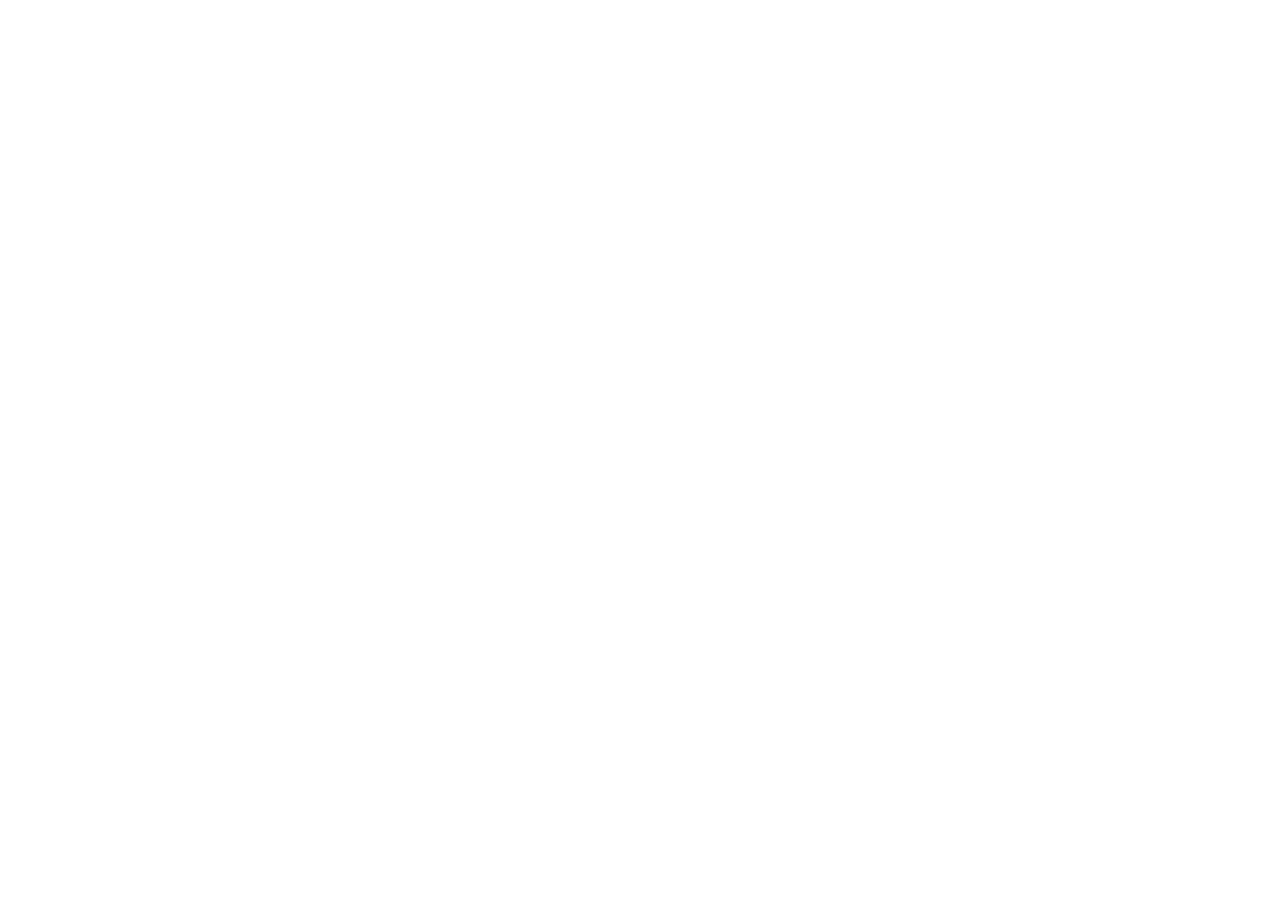
==== index.html @ 2c9e8d5f "add features section" ====
<!DOCTYPE html>
<html lang="en">
  <head>
    <meta charset="UTF-8" />
    <meta http-equiv="X-UA-Compatible" content="IE=edge" />
    <meta name="viewport" content="width=device-width, initial-scale=1.0" />
    <title>Document</title>
    <link rel="preconnect" href="https://fonts.gstatic.com" />
    <link
      href="https://fonts.googleapis.com/css2?family=Nunito:ital,wght@0,600;0,700;1,400&display=swap"
      rel="stylesheet"
    />
    <link rel="preconnect" href="https://fonts.gstatic.com" />
    <link
      href="https://fonts.googleapis.com/css2?family=Montserrat:wght@900&display=swap"
      rel="stylesheet"
    />

    <link rel="stylesheet" href="./css/style.min.css" />
  </head>
  <body>

  </body>
</html>
---- css/style.min.css ----
*,*::after,*::before{-webkit-box-sizing:border-box;box-sizing:border-box;margin:0}html{font-size:62.5%}body{font-family:Nunito, sans-serif;color:#151D28;font-size:1.6rem;line-height:1.3;font-weight:300}h1,h2{font-family:Montserrat;font-weight:900;color:#415167;line-height:1.1}h1{font-size:5.4rem;line-height:1.5}h2{font-size:3rem;line-height:1.1}h3{font-size:2.4rem;font-weight:600;line-height:1.1}.mini-card{margin-top:7.2rem;max-width:226px}.mini-card__heading,.mini-card__description{text-align:center}.mini-card__heading{margin-top:4.2rem}.mini-card__description{margin-top:1.2rem}.icon{display:block;margin:0 auto;max-width:100%}.section__header{text-align:center}.subtitle{font-size:2rem}.section__subtitle{color:#151D28}.card{margin:0 4.2rem;background:#fff;max-width:-webkit-fit-content;max-width:-moz-fit-content;max-width:fit-content}.card__subtitle{margin:4.2rem 0 0.5rem;color:#C7A17A}.card__heading{margin-bottom:2.4rem}.card--toggled{-webkit-box-shadow:0px 5px 23px 0px rgba(202,213,221,0.2);box-shadow:0px 5px 23px 0px rgba(202,213,221,0.2)}.image{-ms-flex-item-align:center;-ms-grid-row-align:center;align-self:center;background:#EDF0F5;width:-webkit-fit-content;width:-moz-fit-content;width:fit-content;height:-webkit-fit-content;height:-moz-fit-content;height:fit-content}.image>img{width:100%}.coffee__card{display:-webkit-box;display:-ms-flexbox;display:flex}.coffee__buttons{margin-top:3.4rem}.buttons{-webkit-box-align:center;-ms-flex-align:center;align-items:center;display:-webkit-box;display:-ms-flexbox;display:flex;-webkit-box-pack:justify;-ms-flex-pack:justify;justify-content:space-between;margin-bottom:4.2rem}.btn{text-transform:uppercase;border:0;cursor:pointer}.btn--accent{background:#C7A17A;color:#F9F5E8;border-radius:19px;padding:6px 2.4rem;-webkit-transition:background-color 0.3s;transition:background-color 0.3s}.btn--accent:active{background-color:#b99672}.btn--primary{padding:0;background:0;color:#415167;-webkit-transition:color 0.3s;transition:color 0.3s}.btn--primary:active{color:#C7A17A}.combo__card{margin:0 auto;max-width:360px}.combo__subtitle span{color:#415167;font-size:1.4rem;text-decoration:line-through;margin-left:1.9rem}.combo__buttons{margin-top:3.2rem}.combo__image{margin:0 auto}.container{margin:0 auto;max-width:1104px}.grid{display:-ms-grid;display:grid}.grid--1x2{-ms-grid-columns:(1fr)[2];grid-template-columns:repeat(2, 1fr)}.grid--1x3{-ms-grid-columns:(1fr)[3];grid-template-columns:repeat(3, 1fr)}.grid--1x4{-ms-grid-columns:(1fr)[4];grid-template-columns:repeat(4, 1fr);grid-column-gap:2rem}.features{background-color:#EDF0F5;padding:9.14vw 0 6.21vw}
/*# sourceMappingURL=style.min.css.map */
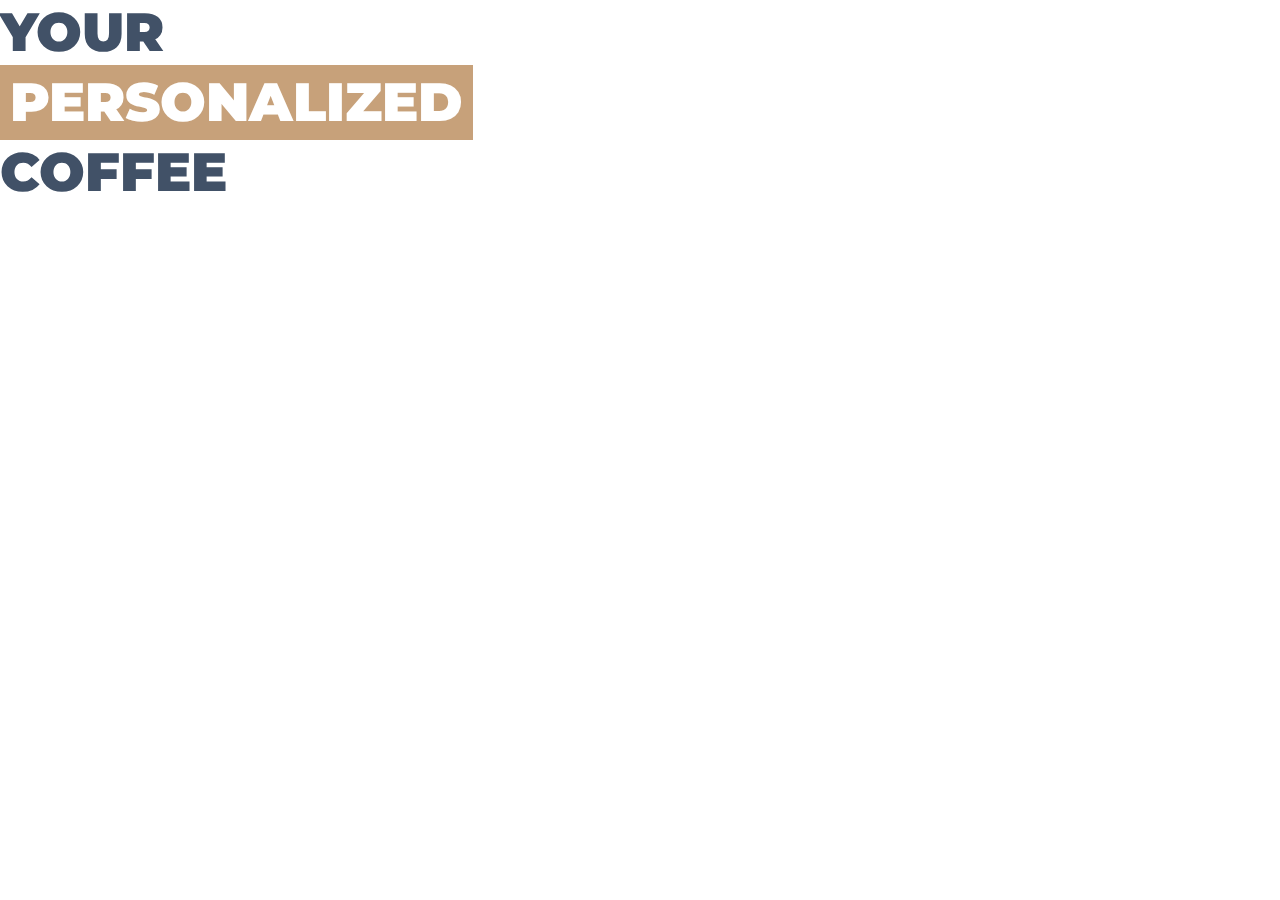
==== commit 9eb809a9: "add header" ====
--- a/index.html
+++ b/index.html
@@ -6,8 +6,9 @@
     <meta name="viewport" content="width=device-width, initial-scale=1.0" />
     <title>Document</title>
     <link rel="preconnect" href="https://fonts.gstatic.com" />
+    <link rel="preconnect" href="https://fonts.gstatic.com" />
     <link
-      href="https://fonts.googleapis.com/css2?family=Nunito:ital,wght@0,600;0,700;1,400&display=swap"
+      href="https://fonts.googleapis.com/css2?family=Nunito:wght@200;300;400;600;700;800;900&display=swap"
       rel="stylesheet"
     />
     <link rel="preconnect" href="https://fonts.gstatic.com" />
@@ -19,6 +20,12 @@
     <link rel="stylesheet" href="./css/style.min.css" />
   </head>
   <body>
-
+    <header class="header">
+      <h1 class="heading">YOUR <span class="heading--accent">PERSONALIZED</span> COFFEE</h1>
+    </header>
+    
+    <!-- <div class="image main__image">
+      <img src="./images/main.jpg" alt="">
+    </div> -->
   </body>
 </html>
--- a/css/style.min.css
+++ b/css/style.min.css
@@ -1,2 +1,2 @@
-*,*::after,*::before{-webkit-box-sizing:border-box;box-sizing:border-box;margin:0}html{font-size:62.5%}body{font-family:Nunito, sans-serif;color:#151D28;font-size:1.6rem;line-height:1.3;font-weight:300}h1,h2{font-family:Montserrat;font-weight:900;color:#415167;line-height:1.1}h1{font-size:5.4rem;line-height:1.5}h2{font-size:3rem;line-height:1.1}h3{font-size:2.4rem;font-weight:600;line-height:1.1}.mini-card{margin-top:7.2rem;max-width:226px}.mini-card__heading,.mini-card__description{text-align:center}.mini-card__heading{margin-top:4.2rem}.mini-card__description{margin-top:1.2rem}.icon{display:block;margin:0 auto;max-width:100%}.section__header{text-align:center}.subtitle{font-size:2rem}.section__subtitle{color:#151D28}.card{margin:0 4.2rem;background:#fff;max-width:-webkit-fit-content;max-width:-moz-fit-content;max-width:fit-content}.card__subtitle{margin:4.2rem 0 0.5rem;color:#C7A17A}.card__heading{margin-bottom:2.4rem}.card--toggled{-webkit-box-shadow:0px 5px 23px 0px rgba(202,213,221,0.2);box-shadow:0px 5px 23px 0px rgba(202,213,221,0.2)}.image{-ms-flex-item-align:center;-ms-grid-row-align:center;align-self:center;background:#EDF0F5;width:-webkit-fit-content;width:-moz-fit-content;width:fit-content;height:-webkit-fit-content;height:-moz-fit-content;height:fit-content}.image>img{width:100%}.coffee__card{display:-webkit-box;display:-ms-flexbox;display:flex}.coffee__buttons{margin-top:3.4rem}.buttons{-webkit-box-align:center;-ms-flex-align:center;align-items:center;display:-webkit-box;display:-ms-flexbox;display:flex;-webkit-box-pack:justify;-ms-flex-pack:justify;justify-content:space-between;margin-bottom:4.2rem}.btn{text-transform:uppercase;border:0;cursor:pointer}.btn--accent{background:#C7A17A;color:#F9F5E8;border-radius:19px;padding:6px 2.4rem;-webkit-transition:background-color 0.3s;transition:background-color 0.3s}.btn--accent:active{background-color:#b99672}.btn--primary{padding:0;background:0;color:#415167;-webkit-transition:color 0.3s;transition:color 0.3s}.btn--primary:active{color:#C7A17A}.combo__card{margin:0 auto;max-width:360px}.combo__subtitle span{color:#415167;font-size:1.4rem;text-decoration:line-through;margin-left:1.9rem}.combo__buttons{margin-top:3.2rem}.combo__image{margin:0 auto}.container{margin:0 auto;max-width:1104px}.grid{display:-ms-grid;display:grid}.grid--1x2{-ms-grid-columns:(1fr)[2];grid-template-columns:repeat(2, 1fr)}.grid--1x3{-ms-grid-columns:(1fr)[3];grid-template-columns:repeat(3, 1fr)}.grid--1x4{-ms-grid-columns:(1fr)[4];grid-template-columns:repeat(4, 1fr);grid-column-gap:2rem}.features{background-color:#EDF0F5;padding:9.14vw 0 6.21vw}
+*,*::after,*::before{-webkit-box-sizing:border-box;box-sizing:border-box;margin:0}html{font-size:62.5%}body{font-family:Nunito, sans-serif;color:#151d28;font-size:1.6rem;line-height:1.3;font-weight:300}h1,h2{font-family:Montserrat;font-weight:900;color:#415167;line-height:1.1}h1{font-size:5.4rem;line-height:1.5}h2{font-size:3rem;line-height:1.1}h3{font-size:2.4rem;font-weight:600;line-height:1.1}.mini-card{max-width:226px}.mini-card__heading,.mini-card__description{text-align:center}.mini-card__heading{margin-top:4.2rem}.mini-card__description{margin-top:1.2rem}.icon{display:block;margin:0 auto;max-width:100%}.section{background-color:#f9fbff;padding:9.14vw 0 6.21vw}.section__header{text-align:center;margin-bottom:7.2rem}.section__subtitle{color:#151d28}.subtitle{font-weight:400;font-size:2rem}.card{padding:0 4.2rem;background:#fff}.card__subtitle{margin:4.2rem 0 0.5rem;color:#c7a17a}.card__container{display:-webkit-box;display:-ms-flexbox;display:flex}.card__heading{margin-bottom:2.4rem}.card--toggled{-webkit-box-shadow:0px 5px 23px 0px rgba(202,213,221,0.2);box-shadow:0px 5px 23px 0px rgba(202,213,221,0.2)}.characteristic{display:-webkit-box;display:-ms-flexbox;display:flex;-webkit-box-align:center;-ms-flex-align:center;align-items:center;margin:2.4rem 0 4.6rem}.characteristic__container{display:-webkit-box;display:-ms-flexbox;display:flex}.characteristic__text{color:#415167;display:-webkit-box;display:-ms-flexbox;display:flex;-webkit-box-orient:vertical;-webkit-box-direction:normal;-ms-flex-direction:column;flex-direction:column;margin-left:2rem}.characteristic__text--bold{font-weight:600}.characteristic--remote{margin-right:5vw}.image{display:-webkit-box;display:-ms-flexbox;display:flex;-ms-flex-item-align:center;align-self:center;background:#eceff4;height:100%}.image>img{width:100%}.image--whole{background:0}.buttons{-webkit-box-align:center;-ms-flex-align:center;align-items:center;display:-webkit-box;display:-ms-flexbox;display:flex;-webkit-box-pack:justify;-ms-flex-pack:justify;justify-content:space-between;margin-bottom:4.2rem}.btn{border:0;cursor:pointer;font-size:1.6rem;font-weight:700;letter-spacing:0.5px;text-transform:uppercase}.btn--accent{background:#c7a17a;color:#f9f5e8;border-radius:19px;padding:6px 2.4rem;-webkit-transition:background-color 0.3s;transition:background-color 0.3s}.btn--accent:active{background-color:#b99672}.btn--primary{padding:0;background:0;color:#415167;-webkit-transition:color 0.3s;transition:color 0.3s}.btn--primary:active{color:#c7a17a}.btn--gift{padding:0 2.4rem}.container{margin:0 auto;max-width:1104px}.grid{display:-ms-grid;display:grid}.grid--1x2{-ms-grid-columns:(1fr)[2];grid-template-columns:repeat(2, 1fr);grid-gap:2.3vw 2vw}.grid--1x3,.grid--1x4{grid-column-gap:2vw}.grid--1x3{-ms-grid-columns:(1fr)[3];grid-template-columns:repeat(3, 1fr)}.grid--1x4{-ms-grid-columns:(1fr)[4];grid-template-columns:repeat(4, 1fr)}.coffee__card{width:23.14vw;max-width:324px}.coffee__buttons{margin-top:3.4rem}.combo__card{-webkit-box-orient:vertical;-webkit-box-direction:normal;-ms-flex-direction:column;flex-direction:column;width:25.7vw;max-width:360px}.combo__subtitle span{color:#415167;font-size:1.4rem;text-decoration:line-through;margin-left:1.9rem}.combo__buttons{margin-top:3.2rem}.combo__image{margin:0 auto}.gift__buttons{justify-items:start}.gift__card{width:56.6vw}.gift__image{position:relative;z-index:0}.gift__image:before{background:#fff;content:"";position:absolute;right:0;width:50%;height:100%;z-index:-1}.nav{background:#415167;display:-webkit-box;display:-ms-flexbox;display:flex;-webkit-box-orient:vertical;-webkit-box-direction:normal;-ms-flex-direction:column;flex-direction:column;height:100%;-webkit-box-pack:center;-ms-flex-pack:center;justify-content:center;max-width:300px;position:absolute;right:0;width:18%}.nav__header{color:#f9fbff;font-size:1.6rem;margin-left:4vw}.list{margin-left:4vw;padding:0;list-style:none}.link{margin-top:3rem}.link a{color:#f9fbff;text-decoration:none}.main__image{width:-webkit-fit-content;width:-moz-fit-content;width:fit-content}.heading{display:-webkit-box;display:-ms-flexbox;display:flex;-webkit-box-orient:vertical;-webkit-box-direction:normal;-ms-flex-direction:column;flex-direction:column;width:-webkit-fit-content;width:-moz-fit-content;width:fit-content;line-height:1.2}.heading--accent{background-color:#c7a17a;color:#fff;padding:0.5rem 1rem}
 /*# sourceMappingURL=style.min.css.map */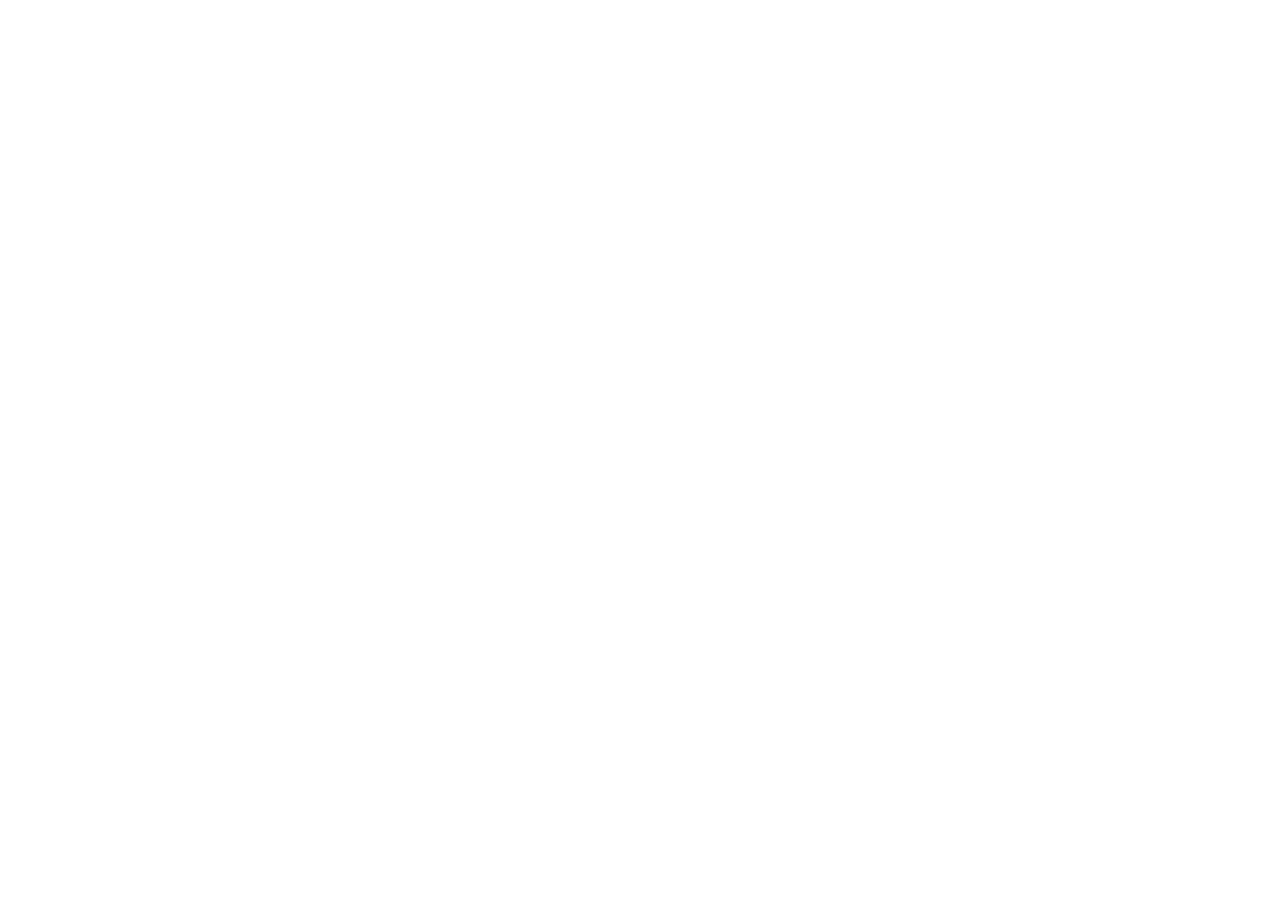
==== commit e66dc010: "add main section" ====
--- a/index.html
+++ b/index.html
@@ -20,12 +20,6 @@
     <link rel="stylesheet" href="./css/style.min.css" />
   </head>
   <body>
-    <header class="header">
-      <h1 class="heading">YOUR <span class="heading--accent">PERSONALIZED</span> COFFEE</h1>
-    </header>
-    
-    <!-- <div class="image main__image">
-      <img src="./images/main.jpg" alt="">
-    </div> -->
+
   </body>
 </html>
--- a/css/style.min.css
+++ b/css/style.min.css
@@ -1,2 +1,2 @@
-*,*::after,*::before{-webkit-box-sizing:border-box;box-sizing:border-box;margin:0}html{font-size:62.5%}body{font-family:Nunito, sans-serif;color:#151d28;font-size:1.6rem;line-height:1.3;font-weight:300}h1,h2{font-family:Montserrat;font-weight:900;color:#415167;line-height:1.1}h1{font-size:5.4rem;line-height:1.5}h2{font-size:3rem;line-height:1.1}h3{font-size:2.4rem;font-weight:600;line-height:1.1}.mini-card{max-width:226px}.mini-card__heading,.mini-card__description{text-align:center}.mini-card__heading{margin-top:4.2rem}.mini-card__description{margin-top:1.2rem}.icon{display:block;margin:0 auto;max-width:100%}.section{background-color:#f9fbff;padding:9.14vw 0 6.21vw}.section__header{text-align:center;margin-bottom:7.2rem}.section__subtitle{color:#151d28}.subtitle{font-weight:400;font-size:2rem}.card{padding:0 4.2rem;background:#fff}.card__subtitle{margin:4.2rem 0 0.5rem;color:#c7a17a}.card__container{display:-webkit-box;display:-ms-flexbox;display:flex}.card__heading{margin-bottom:2.4rem}.card--toggled{-webkit-box-shadow:0px 5px 23px 0px rgba(202,213,221,0.2);box-shadow:0px 5px 23px 0px rgba(202,213,221,0.2)}.characteristic{display:-webkit-box;display:-ms-flexbox;display:flex;-webkit-box-align:center;-ms-flex-align:center;align-items:center;margin:2.4rem 0 4.6rem}.characteristic__container{display:-webkit-box;display:-ms-flexbox;display:flex}.characteristic__text{color:#415167;display:-webkit-box;display:-ms-flexbox;display:flex;-webkit-box-orient:vertical;-webkit-box-direction:normal;-ms-flex-direction:column;flex-direction:column;margin-left:2rem}.characteristic__text--bold{font-weight:600}.characteristic--remote{margin-right:5vw}.image{display:-webkit-box;display:-ms-flexbox;display:flex;-ms-flex-item-align:center;align-self:center;background:#eceff4;height:100%}.image>img{width:100%}.image--whole{background:0}.buttons{-webkit-box-align:center;-ms-flex-align:center;align-items:center;display:-webkit-box;display:-ms-flexbox;display:flex;-webkit-box-pack:justify;-ms-flex-pack:justify;justify-content:space-between;margin-bottom:4.2rem}.btn{border:0;cursor:pointer;font-size:1.6rem;font-weight:700;letter-spacing:0.5px;text-transform:uppercase}.btn--accent{background:#c7a17a;color:#f9f5e8;border-radius:19px;padding:6px 2.4rem;-webkit-transition:background-color 0.3s;transition:background-color 0.3s}.btn--accent:active{background-color:#b99672}.btn--primary{padding:0;background:0;color:#415167;-webkit-transition:color 0.3s;transition:color 0.3s}.btn--primary:active{color:#c7a17a}.btn--gift{padding:0 2.4rem}.container{margin:0 auto;max-width:1104px}.grid{display:-ms-grid;display:grid}.grid--1x2{-ms-grid-columns:(1fr)[2];grid-template-columns:repeat(2, 1fr);grid-gap:2.3vw 2vw}.grid--1x3,.grid--1x4{grid-column-gap:2vw}.grid--1x3{-ms-grid-columns:(1fr)[3];grid-template-columns:repeat(3, 1fr)}.grid--1x4{-ms-grid-columns:(1fr)[4];grid-template-columns:repeat(4, 1fr)}.coffee__card{width:23.14vw;max-width:324px}.coffee__buttons{margin-top:3.4rem}.combo__card{-webkit-box-orient:vertical;-webkit-box-direction:normal;-ms-flex-direction:column;flex-direction:column;width:25.7vw;max-width:360px}.combo__subtitle span{color:#415167;font-size:1.4rem;text-decoration:line-through;margin-left:1.9rem}.combo__buttons{margin-top:3.2rem}.combo__image{margin:0 auto}.gift__buttons{justify-items:start}.gift__card{width:56.6vw}.gift__image{position:relative;z-index:0}.gift__image:before{background:#fff;content:"";position:absolute;right:0;width:50%;height:100%;z-index:-1}.nav{background:#415167;display:-webkit-box;display:-ms-flexbox;display:flex;-webkit-box-orient:vertical;-webkit-box-direction:normal;-ms-flex-direction:column;flex-direction:column;height:100%;-webkit-box-pack:center;-ms-flex-pack:center;justify-content:center;max-width:300px;position:absolute;right:0;width:18%}.nav__header{color:#f9fbff;font-size:1.6rem;margin-left:4vw}.list{margin-left:4vw;padding:0;list-style:none}.link{margin-top:3rem}.link a{color:#f9fbff;text-decoration:none}.main__image{width:-webkit-fit-content;width:-moz-fit-content;width:fit-content}.heading{display:-webkit-box;display:-ms-flexbox;display:flex;-webkit-box-orient:vertical;-webkit-box-direction:normal;-ms-flex-direction:column;flex-direction:column;width:-webkit-fit-content;width:-moz-fit-content;width:fit-content;line-height:1.2}.heading--accent{background-color:#c7a17a;color:#fff;padding:0.5rem 1rem}
+*,*::after,*::before{-webkit-box-sizing:border-box;box-sizing:border-box;margin:0}html{font-size:62.5%}body{font-family:Nunito, sans-serif;color:#151d28;font-size:1.6rem;line-height:1.3;font-weight:300}h1,h2{font-family:Montserrat;font-weight:900;color:#415167;line-height:1.1}h1{font-size:5.4rem;line-height:1.5}h2{font-size:3rem;line-height:1.1}h3{font-size:2.4rem;font-weight:600;line-height:1.1}.mini-card{max-width:226px}.mini-card__heading,.mini-card__description{text-align:center}.mini-card__heading{margin-top:4.2rem}.mini-card__description{margin-top:1.2rem}.icon{display:block;margin:0 auto;max-width:100%}.section{background-color:#f9fbff;padding:9.14vw 0 6.21vw}.section__header{text-align:center;margin-bottom:7.2rem}.section__subtitle{color:#151d28}.subtitle{font-weight:400;font-size:2rem}.card{padding:0 4.2rem;background:#fff}.card__subtitle{margin:4.2rem 0 0.5rem;color:#c7a17a}.card__container{display:-webkit-box;display:-ms-flexbox;display:flex}.card__heading{margin-bottom:2.4rem}.card--toggled{-webkit-box-shadow:0px 5px 23px 0px rgba(202,213,221,0.2);box-shadow:0px 5px 23px 0px rgba(202,213,221,0.2)}.characteristic{display:-webkit-box;display:-ms-flexbox;display:flex;-webkit-box-align:center;-ms-flex-align:center;align-items:center;margin:2.4rem 0 4.6rem}.characteristic__container{display:-webkit-box;display:-ms-flexbox;display:flex}.characteristic__text{color:#415167;display:-webkit-box;display:-ms-flexbox;display:flex;-webkit-box-orient:vertical;-webkit-box-direction:normal;-ms-flex-direction:column;flex-direction:column;margin-left:2rem}.characteristic__text--bold{font-weight:600}.characteristic--remote{margin-right:5vw}.image{display:-webkit-box;display:-ms-flexbox;display:flex;-ms-flex-item-align:center;align-self:center;background:#eceff4;height:100%}.image>img{width:100%}.image--whole{background:0}.buttons{-webkit-box-align:center;-ms-flex-align:center;align-items:center;display:-webkit-box;display:-ms-flexbox;display:flex;-webkit-box-pack:justify;-ms-flex-pack:justify;justify-content:space-between;margin-bottom:4.2rem}.btn{border:0;cursor:pointer;font-size:1.6rem;font-weight:700;letter-spacing:0.5px;text-transform:uppercase}.btn--accent{background:#c7a17a;color:#f9f5e8;border-radius:19px;padding:6px 2.4rem;-webkit-transition:background-color 0.3s;transition:background-color 0.3s}.btn--accent:active{background-color:#b99672}.btn--primary{padding:0;background:0;color:#415167;-webkit-transition:color 0.3s;transition:color 0.3s}.btn--primary:active{color:#c7a17a}.btn--gift{padding:0 2.4rem}.container{margin:0 auto;max-width:1104px}.grid{display:-ms-grid;display:grid}.grid--1x2{-ms-grid-columns:(1fr)[2];grid-template-columns:repeat(2, 1fr);grid-gap:2.3vw 2vw}.grid--1x3,.grid--1x4{grid-column-gap:2vw}.grid--1x3{-ms-grid-columns:(1fr)[3];grid-template-columns:repeat(3, 1fr)}.grid--1x4{-ms-grid-columns:(1fr)[4];grid-template-columns:repeat(4, 1fr)}.coffee__card{width:23.14vw;max-width:324px}.coffee__buttons{margin-top:3.4rem}.combo__card{-webkit-box-orient:vertical;-webkit-box-direction:normal;-ms-flex-direction:column;flex-direction:column;width:25.7vw;max-width:360px}.combo__subtitle span{color:#415167;font-size:1.4rem;text-decoration:line-through;margin-left:1.9rem}.combo__buttons{margin-top:3.2rem}.combo__image{margin:0 auto}.gift__buttons{justify-items:start}.gift__card{width:56.6vw}.gift__image{position:relative;z-index:0}.gift__image:before{background:#fff;content:"";position:absolute;right:0;width:50%;height:100%;z-index:-1}.nav{background:#415167;display:-webkit-box;display:-ms-flexbox;display:flex;-webkit-box-orient:vertical;-webkit-box-direction:normal;-ms-flex-direction:column;flex-direction:column;-webkit-box-pack:center;-ms-flex-pack:center;justify-content:center;max-width:300px;width:18%}.nav__header{color:#f9fbff;font-size:1.6rem;margin-left:4vw}.list{margin-left:4vw;padding:0;list-style:none}.link{margin-top:3rem}.link a{color:#f9fbff;text-decoration:none}.main{background-color:#f9fbff;position:relative;display:-webkit-box;display:-ms-flexbox;display:flex;height:100vh}.main__image img{height:100%;width:100%;-o-object-fit:cover;object-fit:cover}.image--logo{margin-top:7.2rem}.heading{display:-webkit-box;display:-ms-flexbox;display:flex;-webkit-box-orient:vertical;-webkit-box-direction:normal;-ms-flex-direction:column;flex-direction:column;line-height:1.2;position:absolute;bottom:6.4rem;z-index:2}.heading--accent{background-color:#c7a17a;color:#fff;padding:0.5rem 1rem}
 /*# sourceMappingURL=style.min.css.map */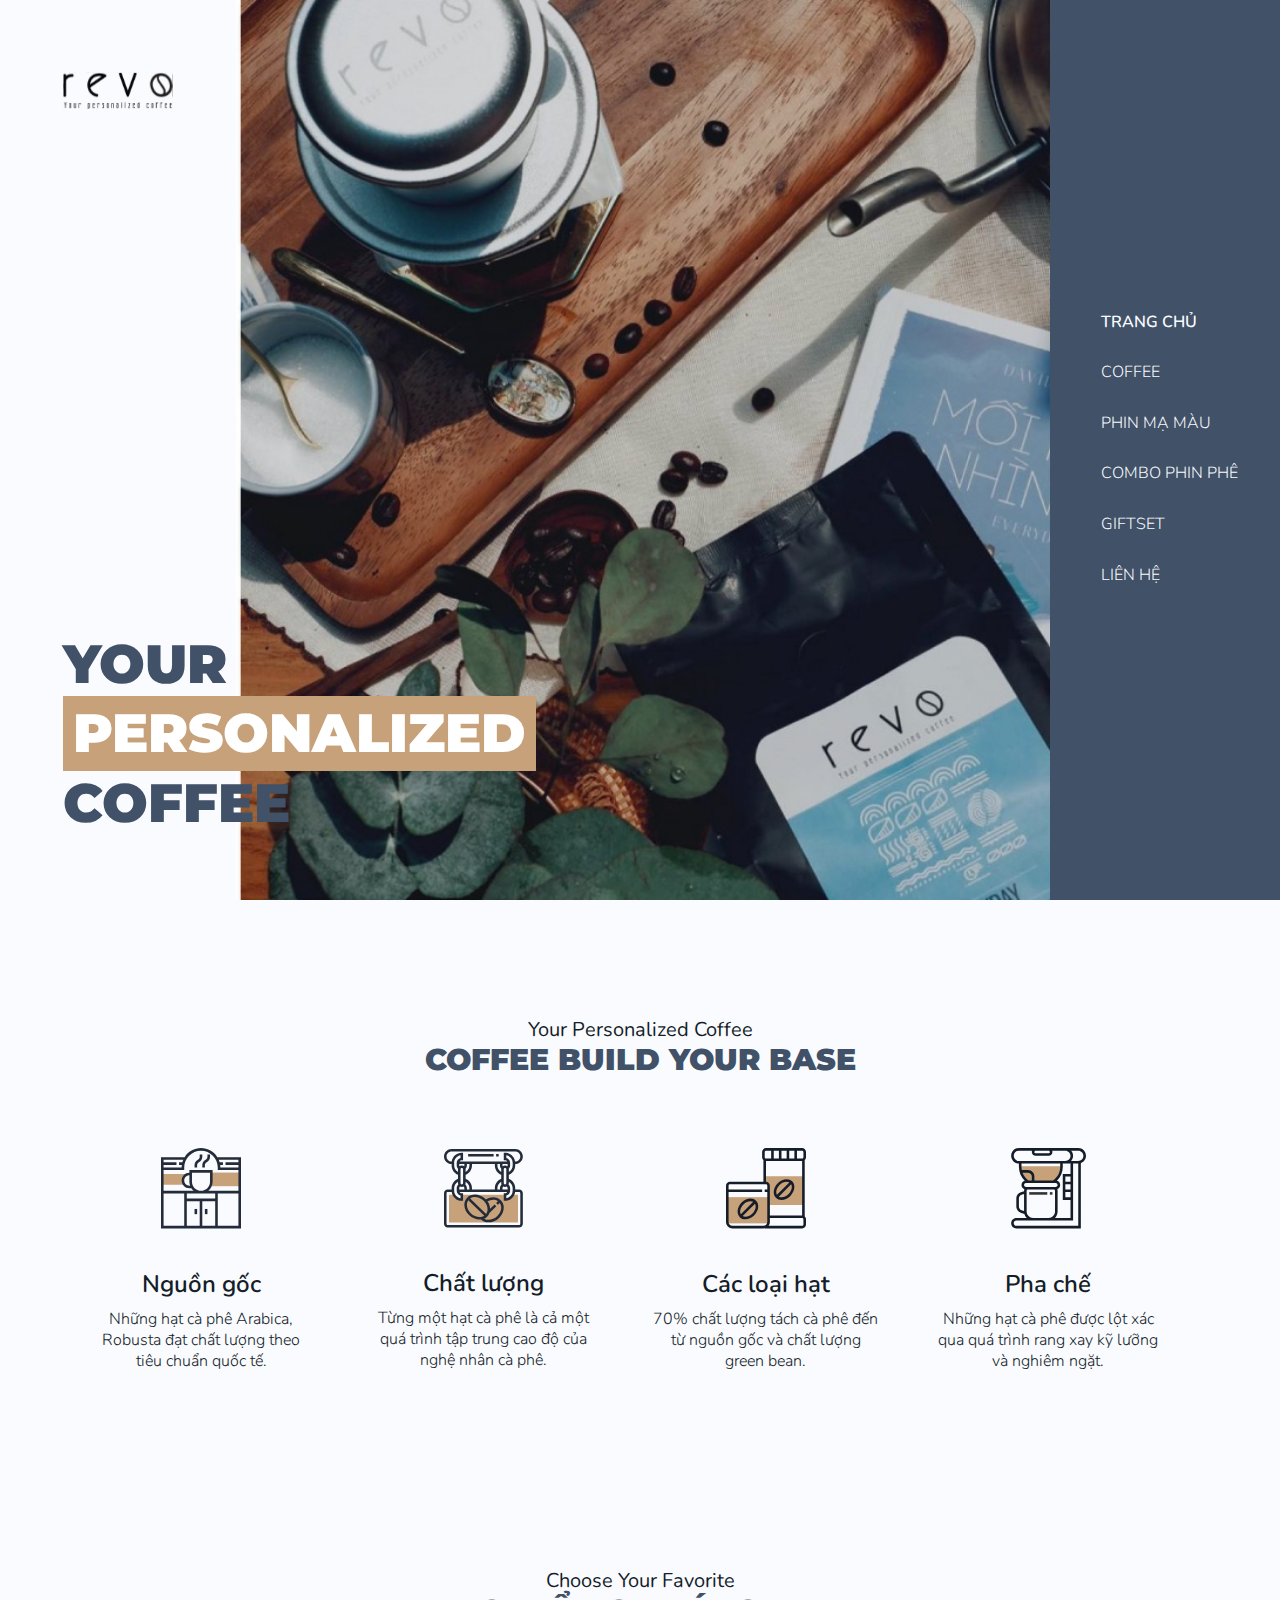
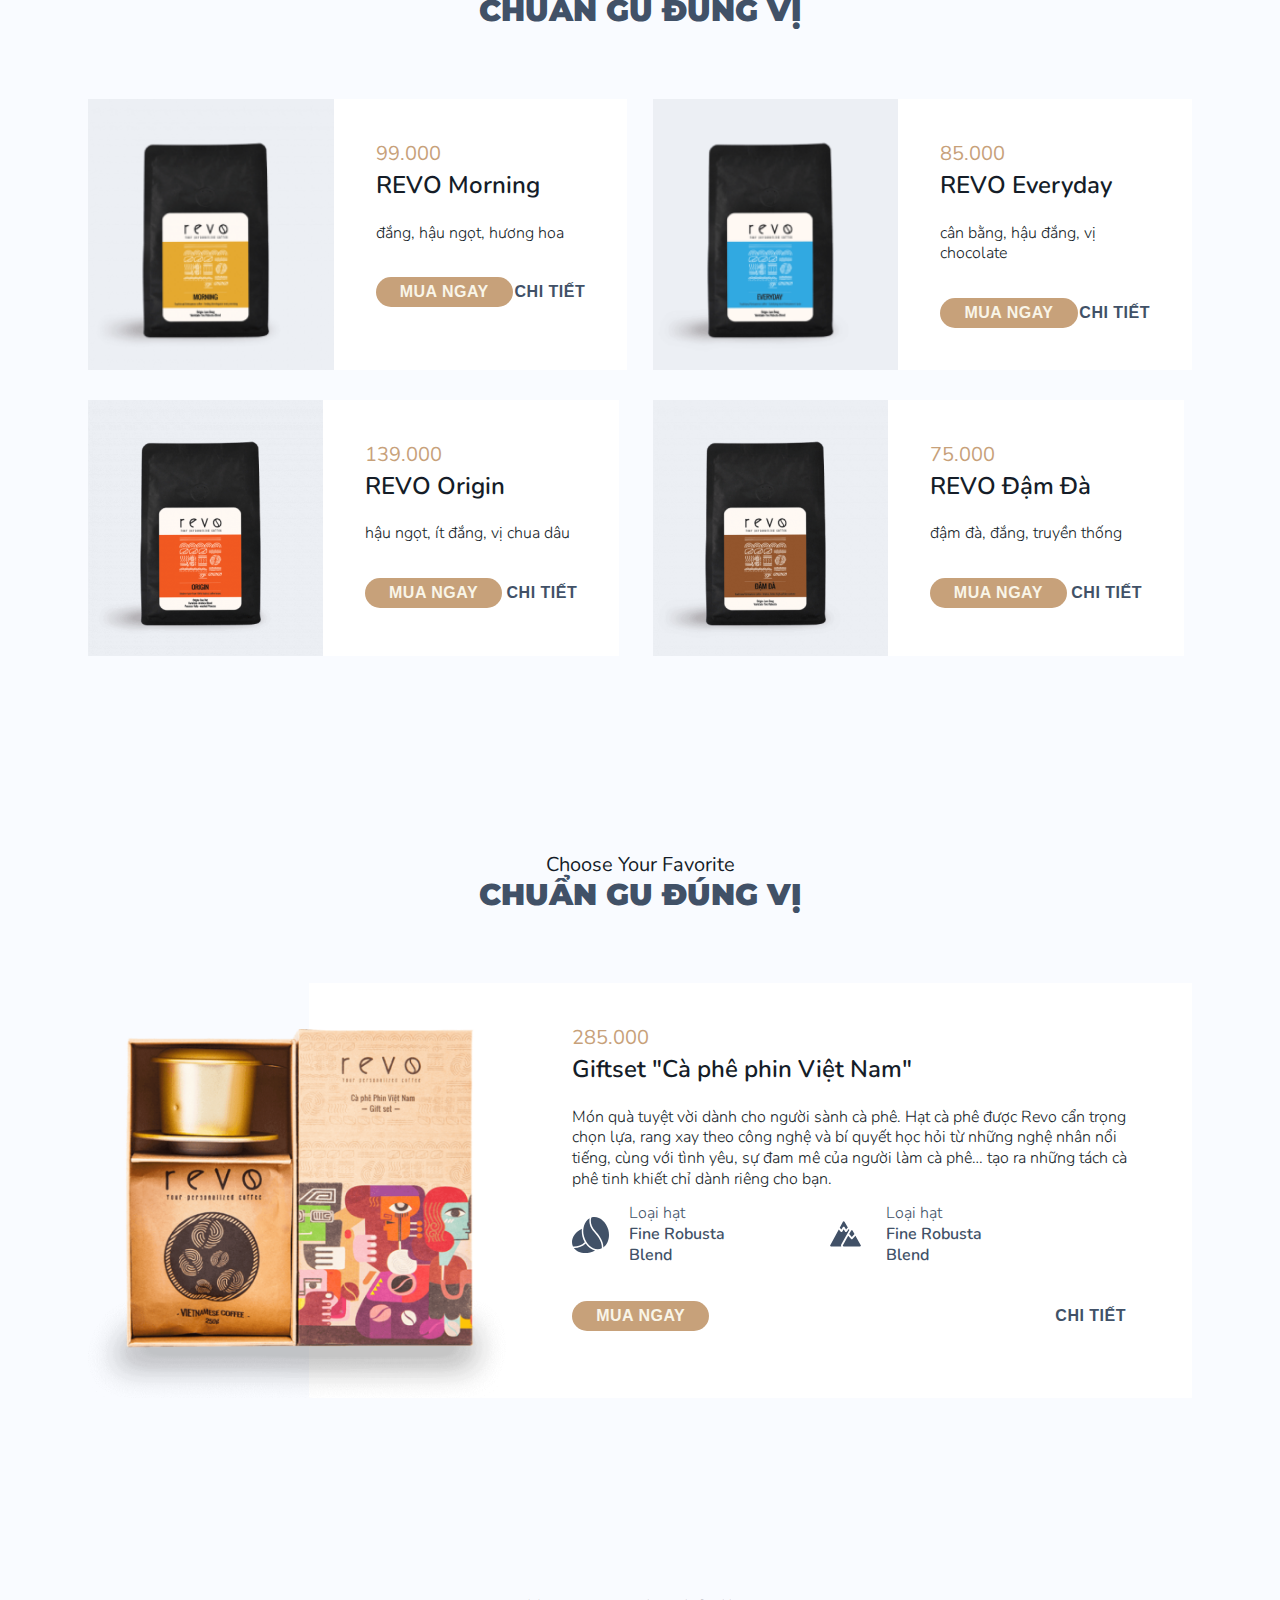
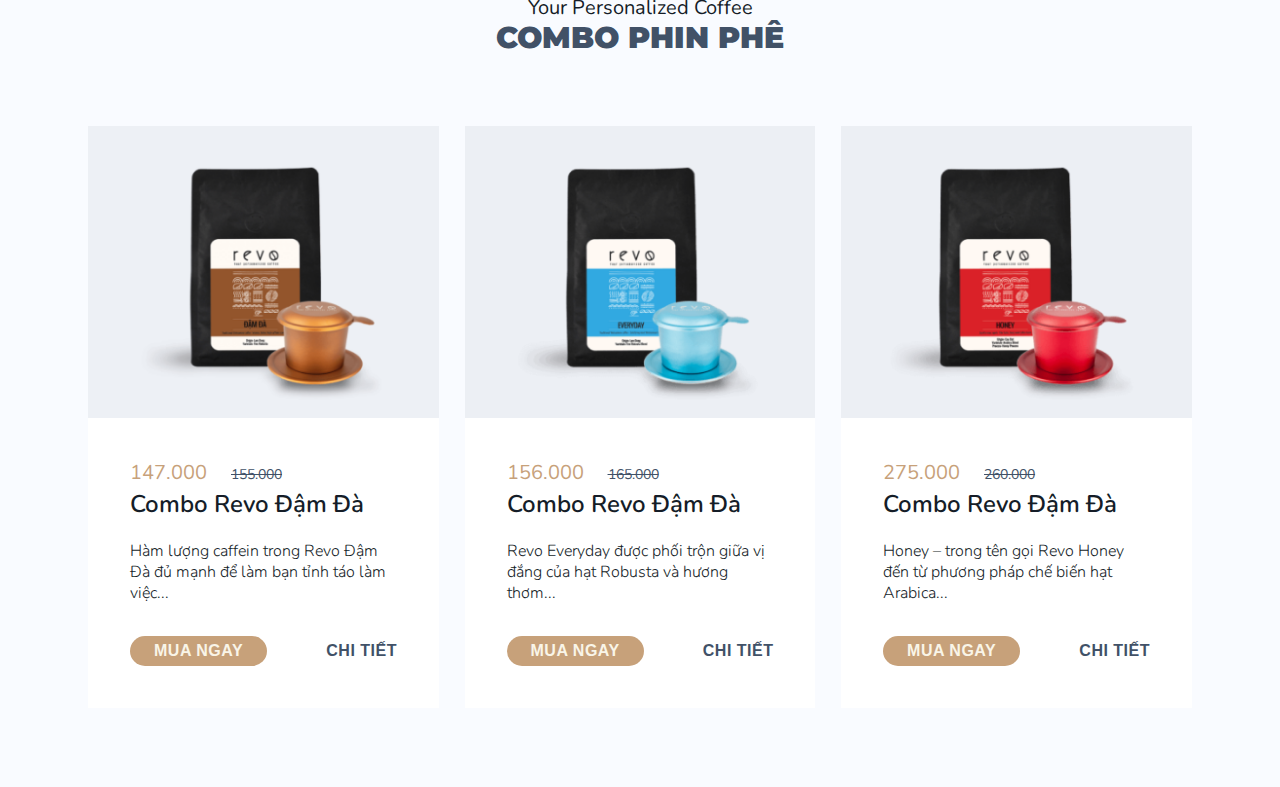
==== commit 02e83a65: "build project and new structure of styles" ====
--- a/index.html
+++ b/index.html
@@ -20,6 +20,254 @@
     <link rel="stylesheet" href="./css/style.min.css" />
   </head>
   <body>
-
+    <section class="main">
+      <div class="container">
+        <header class="header">
+          <div class="image--logo">
+            <img src="./images/LOGO.svg" alt="" />
+          </div>
+          <h1 class="heading">
+            YOUR <span class="heading--accent">PERSONALIZED</span> COFFEE
+          </h1>
+        </header>
+      </div>
+      <div class="main__image">
+        <img src="./images/main.jpg" alt="" />
+      </div>
+      <nav class="nav">
+        <h3 class="nav__header">TRANG CHỦ</h3>
+        <ul class="list">
+          <li class="link"><a href="#">COFFEE</a></li>
+          <li class="link"><a href="#">PHIN MẠ MÀU</a></li>
+          <li class="link"><a href="#">COMBO PHIN PHÊ</a></li>
+          <li class="link"><a href="#">GIFTSET</a></li>
+          <li class="link"><a href="#">LIÊN HỆ</a></li>
+        </ul>
+      </nav>
+    </section>
+    <section class="section features">
+      <div class="section__header">
+        <p class="subtitle section__subtitle">Your Personalized Coffee</p>
+        <h2>COFFEE BUILD YOUR BASE</h2>
+      </div>
+      <div class="container grid grid--1x4">
+        <div class="mini-card">
+          <img class="icon" src="./images/ic.svg" alt="" />
+          <h3 class="mini-card__heading">Nguồn gốc</h3>
+          <p class="mini-card__description">
+            Những hạt cà phê Arabica, Robusta đạt chất lượng theo tiêu chuẩn
+            quốc tế.
+          </p>
+        </div>
+
+        <div class="mini-card">
+          <img class="icon" src="./images/lock.svg" alt="" />
+          <h3 class="mini-card__heading">Chất lượng</h3>
+          <p class="mini-card__description">
+            Từng một hạt cà phê là cả một quá trình tập trung cao độ của nghệ
+            nhân cà phê.
+          </p>
+        </div>
+
+        <div class="mini-card">
+          <img class="icon" src="./images/coffee.svg" alt="" />
+          <h3 class="mini-card__heading">Các loại hạt</h3>
+          <p class="mini-card__description">
+            70% chất lượng tách cà phê đến từ nguồn gốc và chất lượng green
+            bean.
+          </p>
+        </div>
+
+        <div class="mini-card">
+          <img class="icon" src="./images/machine.svg" alt="" />
+          <h3 class="mini-card__heading">Pha chế</h3>
+          <p class="mini-card__description">
+            Những hạt cà phê được lột xác qua quá trình rang xay kỹ lưỡng và
+            nghiêm ngặt.
+          </p>
+        </div>
+      </div>
+    </section>
+    <section class="section coffee">
+      <div class="section__header">
+        <p class="subtitle section__subtitle">Choose Your Favorite</p>
+        <h2>CHUẨN GU ĐÚNG VỊ</h2>
+      </div>
+
+      <div class="container grid grid--1x2">
+        <div class="card__container">
+          <div class="image">
+            <img src="./images/card_yellow.png" alt="A package of coffee" />
+          </div>
+          <div class="card coffee__card">
+            <p class="subtitle card__subtitle">99.000</p>
+            <h3 class="card__heading">REVO Morning</h3>
+            <p>đắng, hậu ngọt, hương hoa</p>
+            <div class="buttons coffee__buttons">
+              <button class="btn btn--accent">MUA NGAY</button>
+              <button class="btn btn--primary">CHI TIẾT</button>
+            </div>
+          </div>
+        </div>
+        <div class="card__container">
+          <div class="image">
+            <img src="./images/card_blue.png" alt="A package of coffee" />
+          </div>
+          <div class="card coffee__card">
+            <p class="subtitle card__subtitle">85.000</p>
+            <h3 class="card__heading">REVO Everyday</h3>
+            <p>cân bằng, hậu đắng, vị chocolate</p>
+            <div class="buttons coffee__buttons">
+              <button class="btn btn--accent">MUA NGAY</button>
+              <button class="btn btn--primary">CHI TIẾT</button>
+            </div>
+          </div>
+        </div>
+        <div class="card__container">
+          <div class="image">
+            <img src="./images/card_orange.png" alt="A package of coffee" />
+          </div>
+          <div class="card coffee__card">
+            <p class="subtitle card__subtitle">139.000</p>
+            <h3 class="card__heading">REVO Origin</h3>
+            <p>hậu ngọt, ít đắng, vị chua dâu</p>
+            <div class="buttons coffee__buttons">
+              <button class="btn btn--accent">MUA NGAY</button>
+              <button class="btn btn--primary">CHI TIẾT</button>
+            </div>
+          </div>
+        </div>
+        <div class="card__container">
+          <div class="image">
+            <img src="./images/card_brown.png" alt="A package of coffee" />
+          </div>
+          <div class="card coffee__card">
+            <p class="subtitle card__subtitle">75.000</p>
+            <h3 class="card__heading">REVO Đậm Đà</h3>
+            <p>đậm đà, đắng, truyền thống</p>
+            <div class="buttons coffee__buttons">
+              <button class="btn btn--accent">MUA NGAY</button>
+              <button class="btn btn--primary">CHI TIẾT</button>
+            </div>
+          </div>
+        </div>
+      </div>
+    </section>
+    <section class="section gift">
+      <div class="container">
+        <div class="section__header">
+          <p class="subtitle section__subtitle">Choose Your Favorite</p>
+          <h2>CHUẨN GU ĐÚNG VỊ</h2>
+        </div>
+
+        <div class="card__container">
+          <div class="image image--whole gift__image">
+            <img src="./images/gift.png" alt="" />
+          </div>
+          <div class="card gift__card">
+            <p class="subtitle card__subtitle">285.000</p>
+            <h3 class="card__heading">Giftset "Cà phê phin Việt Nam"</h3>
+            <p>
+              Món quà tuyệt vời dành cho người sành cà phê. Hạt cà phê được Revo
+              cẩn trọng chọn lựa, rang xay theo công nghệ và bí quyết học hỏi từ
+              những nghệ nhân nổi tiếng, cùng với tình yêu, sự đam mê của người
+              làm cà phê… tạo ra những tách cà phê tinh khiết chỉ dành riêng cho
+              bạn.
+            </p>
+            <div class="characteristic__container">
+              <div class="characteristic characteristic--remote">
+                <div class="image image--whole">
+                  <img src="./images/IC_coffee.svg" alt="" />
+                </div>
+                <p class="characteristic__text">
+                  Loại hạt<span class="characteristic__text--bold">
+                    Fine Robusta Blend</span
+                  >
+                </p>
+              </div>
+              <div class="characteristic">
+                <div class="image image--whole">
+                  <img src="./images/IC_Mountain.svg" alt="" />
+                </div>
+                <p class="characteristic__text">
+                  Loại hạt<span class="characteristic__text--bold">
+                    Fine Robusta Blend</span
+                  >
+                </p>
+              </div>
+            </div>
+            <div class="buttons grid grid--1x2 gift__buttons">
+              <button class="btn btn--accent">MUA NGAY</button>
+              <button class="btn btn--primary btn--gift">CHI TIẾT</button>
+            </div>
+          </div>
+        </div>
+      </div>
+    </section>
+    <section class="section">
+      <div class="section__header">
+        <p class="subtitle section__subtitle">Your Personalized Coffee</p>
+        <h2>COMBO PHIN PHÊ</h2>
+      </div>
+      <div class="container grid grid--1x3">
+        <div class="card__container combo__card">
+          <div class="image combo__image">
+            <img src="./images/comboBrown.png" alt="A package of coffee" />
+          </div>
+          <div class="card">
+            <p class="subtitle card__subtitle combo__subtitle">
+              147.000 <span>155.000</span>
+            </p>
+            <h3 class="card__heading">Combo Revo Đậm Đà</h3>
+            <p>
+              Hàm lượng caffein trong Revo Đậm Đà đủ mạnh để làm bạn tỉnh táo
+              làm việc...
+            </p>
+            <div class="buttons combo__buttons">
+              <button class="btn btn--accent">MUA NGAY</button>
+              <button class="btn btn--primary">CHI TIẾT</button>
+            </div>
+          </div>
+        </div>
+        <div class="card__container combo__card">
+          <div class="image combo__image">
+            <img src="./images/comboBlue.png" alt="A package of coffee" />
+          </div>
+          <div class="card">
+            <p class="subtitle card__subtitle combo__subtitle">
+              156.000 <span>165.000</span>
+            </p>
+            <h3 class="card__heading">Combo Revo Đậm Đà</h3>
+            <p>
+              Revo Everyday được phối trộn giữa vị đắng của hạt Robusta và hương
+              thơm...
+            </p>
+            <div class="buttons combo__buttons">
+              <button class="btn btn--accent">MUA NGAY</button>
+              <button class="btn btn--primary">CHI TIẾT</button>
+            </div>
+          </div>
+        </div>
+        <div class="card__container combo__card">
+          <div class="image combo__image">
+            <img src="./images/comboRed.png" alt="A package of coffee" />
+          </div>
+          <div class="card">
+            <p class="subtitle card__subtitle combo__subtitle">
+              275.000 <span>260.000</span>
+            </p>
+            <h3 class="card__heading">Combo Revo Đậm Đà</h3>
+            <p>
+              Honey – trong tên gọi Revo Honey đến từ phương pháp chế biến hạt
+              Arabica...
+            </p>
+            <div class="buttons combo__buttons">
+              <button class="btn btn--accent">MUA NGAY</button>
+              <button class="btn btn--primary">CHI TIẾT</button>
+            </div>
+          </div>
+        </div>
+      </div>
+    </section>
   </body>
 </html>
--- a/css/style.min.css
+++ b/css/style.min.css
@@ -1,2 +1,2 @@
-*,*::after,*::before{-webkit-box-sizing:border-box;box-sizing:border-box;margin:0}html{font-size:62.5%}body{font-family:Nunito, sans-serif;color:#151d28;font-size:1.6rem;line-height:1.3;font-weight:300}h1,h2{font-family:Montserrat;font-weight:900;color:#415167;line-height:1.1}h1{font-size:5.4rem;line-height:1.5}h2{font-size:3rem;line-height:1.1}h3{font-size:2.4rem;font-weight:600;line-height:1.1}.mini-card{max-width:226px}.mini-card__heading,.mini-card__description{text-align:center}.mini-card__heading{margin-top:4.2rem}.mini-card__description{margin-top:1.2rem}.icon{display:block;margin:0 auto;max-width:100%}.section{background-color:#f9fbff;padding:9.14vw 0 6.21vw}.section__header{text-align:center;margin-bottom:7.2rem}.section__subtitle{color:#151d28}.subtitle{font-weight:400;font-size:2rem}.card{padding:0 4.2rem;background:#fff}.card__subtitle{margin:4.2rem 0 0.5rem;color:#c7a17a}.card__container{display:-webkit-box;display:-ms-flexbox;display:flex}.card__heading{margin-bottom:2.4rem}.card--toggled{-webkit-box-shadow:0px 5px 23px 0px rgba(202,213,221,0.2);box-shadow:0px 5px 23px 0px rgba(202,213,221,0.2)}.characteristic{display:-webkit-box;display:-ms-flexbox;display:flex;-webkit-box-align:center;-ms-flex-align:center;align-items:center;margin:2.4rem 0 4.6rem}.characteristic__container{display:-webkit-box;display:-ms-flexbox;display:flex}.characteristic__text{color:#415167;display:-webkit-box;display:-ms-flexbox;display:flex;-webkit-box-orient:vertical;-webkit-box-direction:normal;-ms-flex-direction:column;flex-direction:column;margin-left:2rem}.characteristic__text--bold{font-weight:600}.characteristic--remote{margin-right:5vw}.image{display:-webkit-box;display:-ms-flexbox;display:flex;-ms-flex-item-align:center;align-self:center;background:#eceff4;height:100%}.image>img{width:100%}.image--whole{background:0}.buttons{-webkit-box-align:center;-ms-flex-align:center;align-items:center;display:-webkit-box;display:-ms-flexbox;display:flex;-webkit-box-pack:justify;-ms-flex-pack:justify;justify-content:space-between;margin-bottom:4.2rem}.btn{border:0;cursor:pointer;font-size:1.6rem;font-weight:700;letter-spacing:0.5px;text-transform:uppercase}.btn--accent{background:#c7a17a;color:#f9f5e8;border-radius:19px;padding:6px 2.4rem;-webkit-transition:background-color 0.3s;transition:background-color 0.3s}.btn--accent:active{background-color:#b99672}.btn--primary{padding:0;background:0;color:#415167;-webkit-transition:color 0.3s;transition:color 0.3s}.btn--primary:active{color:#c7a17a}.btn--gift{padding:0 2.4rem}.container{margin:0 auto;max-width:1104px}.grid{display:-ms-grid;display:grid}.grid--1x2{-ms-grid-columns:(1fr)[2];grid-template-columns:repeat(2, 1fr);grid-gap:2.3vw 2vw}.grid--1x3,.grid--1x4{grid-column-gap:2vw}.grid--1x3{-ms-grid-columns:(1fr)[3];grid-template-columns:repeat(3, 1fr)}.grid--1x4{-ms-grid-columns:(1fr)[4];grid-template-columns:repeat(4, 1fr)}.coffee__card{width:23.14vw;max-width:324px}.coffee__buttons{margin-top:3.4rem}.combo__card{-webkit-box-orient:vertical;-webkit-box-direction:normal;-ms-flex-direction:column;flex-direction:column;width:25.7vw;max-width:360px}.combo__subtitle span{color:#415167;font-size:1.4rem;text-decoration:line-through;margin-left:1.9rem}.combo__buttons{margin-top:3.2rem}.combo__image{margin:0 auto}.gift__buttons{justify-items:start}.gift__card{width:56.6vw}.gift__image{position:relative;z-index:0}.gift__image:before{background:#fff;content:"";position:absolute;right:0;width:50%;height:100%;z-index:-1}.nav{background:#415167;display:-webkit-box;display:-ms-flexbox;display:flex;-webkit-box-orient:vertical;-webkit-box-direction:normal;-ms-flex-direction:column;flex-direction:column;-webkit-box-pack:center;-ms-flex-pack:center;justify-content:center;max-width:300px;width:18%}.nav__header{color:#f9fbff;font-size:1.6rem;margin-left:4vw}.list{margin-left:4vw;padding:0;list-style:none}.link{margin-top:3rem}.link a{color:#f9fbff;text-decoration:none}.main{background-color:#f9fbff;position:relative;display:-webkit-box;display:-ms-flexbox;display:flex;height:100vh}.main__image img{height:100%;width:100%;-o-object-fit:cover;object-fit:cover}.image--logo{margin-top:7.2rem}.heading{display:-webkit-box;display:-ms-flexbox;display:flex;-webkit-box-orient:vertical;-webkit-box-direction:normal;-ms-flex-direction:column;flex-direction:column;line-height:1.2;position:absolute;bottom:6.4rem;z-index:2}.heading--accent{background-color:#c7a17a;color:#fff;padding:0.5rem 1rem}
+*,*::after,*::before{-webkit-box-sizing:border-box;box-sizing:border-box;margin:0}html{font-size:62.5%}body{font-family:Nunito, sans-serif;color:#151d28;font-size:1.6rem;line-height:1.3;font-weight:300}h1,h2{font-family:Montserrat;font-weight:900;color:#415167;line-height:1.1}h1{font-size:5.4rem;line-height:1.5}h2{font-size:3rem;line-height:1.1}h3{font-size:2.4rem;font-weight:600;line-height:1.1}.container{margin:0 auto;max-width:1104px}.grid{display:-ms-grid;display:grid}.grid--1x2{-ms-grid-columns:(1fr)[2];grid-template-columns:repeat(2, 1fr);grid-gap:2.3vw 2vw}.grid--1x3,.grid--1x4{grid-column-gap:2vw}.grid--1x3{-ms-grid-columns:(1fr)[3];grid-template-columns:repeat(3, 1fr)}.grid--1x4{-ms-grid-columns:(1fr)[4];grid-template-columns:repeat(4, 1fr)}.icon{display:block;margin:0 auto;max-width:100%}.image{display:-webkit-box;display:-ms-flexbox;display:flex;-ms-flex-item-align:center;align-self:center;background:#eceff4;height:100%}.image img{width:100%}.image--whole{background:0}.buttons{-webkit-box-align:center;-ms-flex-align:center;align-items:center;display:-webkit-box;display:-ms-flexbox;display:flex;-webkit-box-pack:justify;-ms-flex-pack:justify;justify-content:space-between;margin-bottom:4.2rem}.btn{border:0;cursor:pointer;font-size:1.6rem;font-weight:700;letter-spacing:0.5px;text-transform:uppercase}.btn--accent{background:#c7a17a;color:#f9f5e8;border-radius:19px;padding:6px 2.4rem;-webkit-transition:background-color 0.3s;transition:background-color 0.3s}.btn--accent:active{background-color:#b99672}.btn--primary{padding:0;background:0;color:#415167;-webkit-transition:color 0.3s;transition:color 0.3s}.btn--primary:active{color:#c7a17a}.btn--gift{padding:0 2.4rem}.section{background-color:#f9fbff;padding:9.14vw 0 6.21vw}.section__header{text-align:center;margin-bottom:7.2rem}.section__subtitle{color:#151d28}.subtitle{font-weight:400;font-size:2rem}.mini-card{max-width:226px}.mini-card__heading,.mini-card__description{text-align:center}.mini-card__heading{margin-top:4.2rem}.mini-card__description{margin-top:1.2rem}.card{padding:0 4.2rem;background:#fff}.card__subtitle{margin:4.2rem 0 0.5rem;color:#c7a17a}.card__container{display:-webkit-box;display:-ms-flexbox;display:flex}.card__heading{margin-bottom:2.4rem}.card--toggled{-webkit-box-shadow:0px 5px 23px 0px rgba(202,213,221,0.2);box-shadow:0px 5px 23px 0px rgba(202,213,221,0.2)}.characteristic{display:-webkit-box;display:-ms-flexbox;display:flex;-webkit-box-align:center;-ms-flex-align:center;align-items:center;margin:2.4rem 0 4.6rem}.characteristic__container{display:-webkit-box;display:-ms-flexbox;display:flex}.characteristic__text{color:#415167;display:-webkit-box;display:-ms-flexbox;display:flex;-webkit-box-orient:vertical;-webkit-box-direction:normal;-ms-flex-direction:column;flex-direction:column;margin-left:2rem}.characteristic__text--bold{font-weight:600}.characteristic--remote{margin-right:5vw}.nav{background:#415167;display:-webkit-box;display:-ms-flexbox;display:flex;-webkit-box-orient:vertical;-webkit-box-direction:normal;-ms-flex-direction:column;flex-direction:column;-webkit-box-pack:center;-ms-flex-pack:center;justify-content:center;max-width:300px;width:18%}.nav__header{color:#f9fbff;font-size:1.6rem;margin-left:4vw}.list{margin-left:4vw;padding:0;list-style:none}.link{margin-top:3rem}.link a{color:#f9fbff;text-decoration:none}.main{background-color:#f9fbff;position:relative;display:-webkit-box;display:-ms-flexbox;display:flex;height:100vh}.main__image img{height:100%;width:100%;-o-object-fit:cover;object-fit:cover}.image--logo{margin-top:7.2rem}.heading{display:-webkit-box;display:-ms-flexbox;display:flex;-webkit-box-orient:vertical;-webkit-box-direction:normal;-ms-flex-direction:column;flex-direction:column;line-height:1.2;position:absolute;bottom:6.4rem;z-index:2}.heading--accent{background-color:#c7a17a;color:#fff;padding:0.5rem 1rem}.coffee__card{width:23.14vw;max-width:324px}.coffee__buttons{margin-top:3.4rem}.combo__card{-webkit-box-orient:vertical;-webkit-box-direction:normal;-ms-flex-direction:column;flex-direction:column;-ms-grid-column-align:center;justify-self:center;max-width:360px}.combo__subtitle span{color:#415167;font-size:1.4rem;text-decoration:line-through;margin-left:1.9rem}.combo__buttons{margin-top:3.2rem}.combo__image{margin:0 auto}.gift__buttons{justify-items:start}.gift__card{width:56.6vw}.gift__image{position:relative;z-index:0}.gift__image:before{background:#fff;content:"";position:absolute;right:0;width:50%;height:100%;z-index:-1}
 /*# sourceMappingURL=style.min.css.map */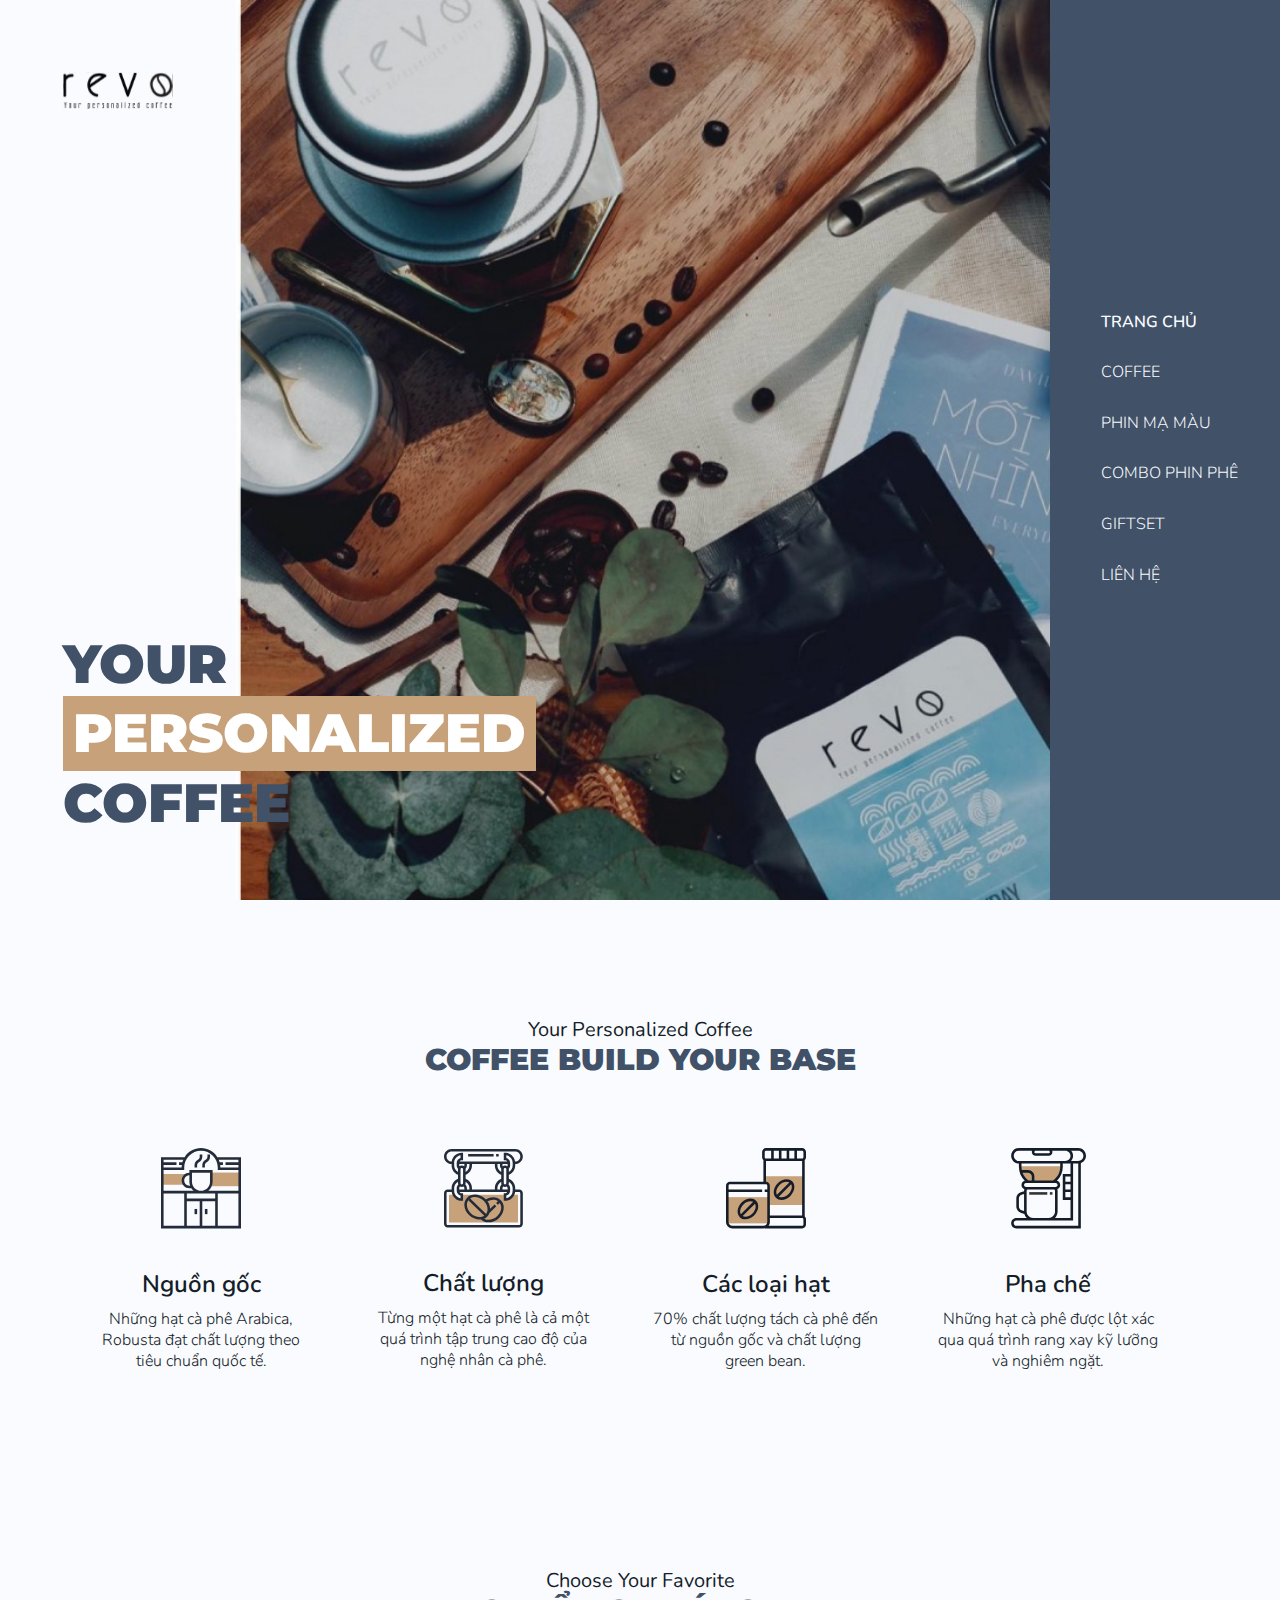
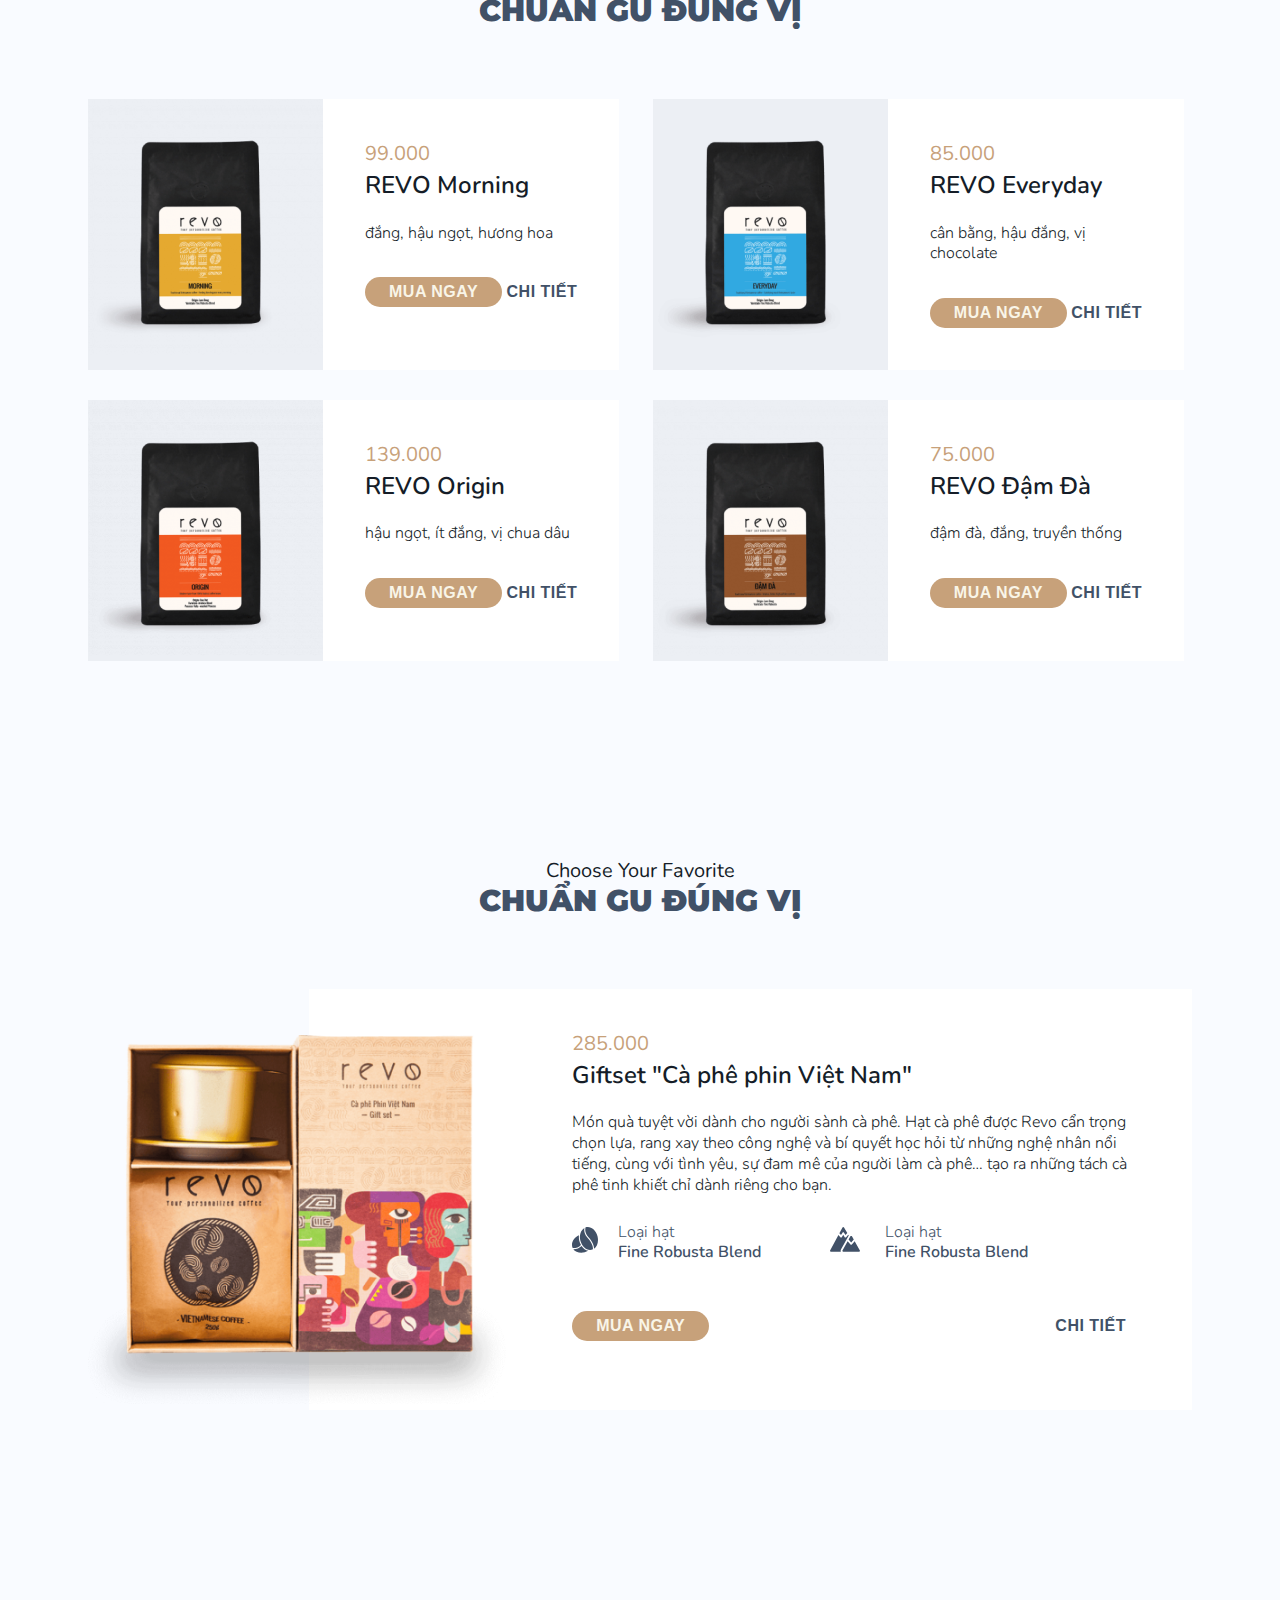
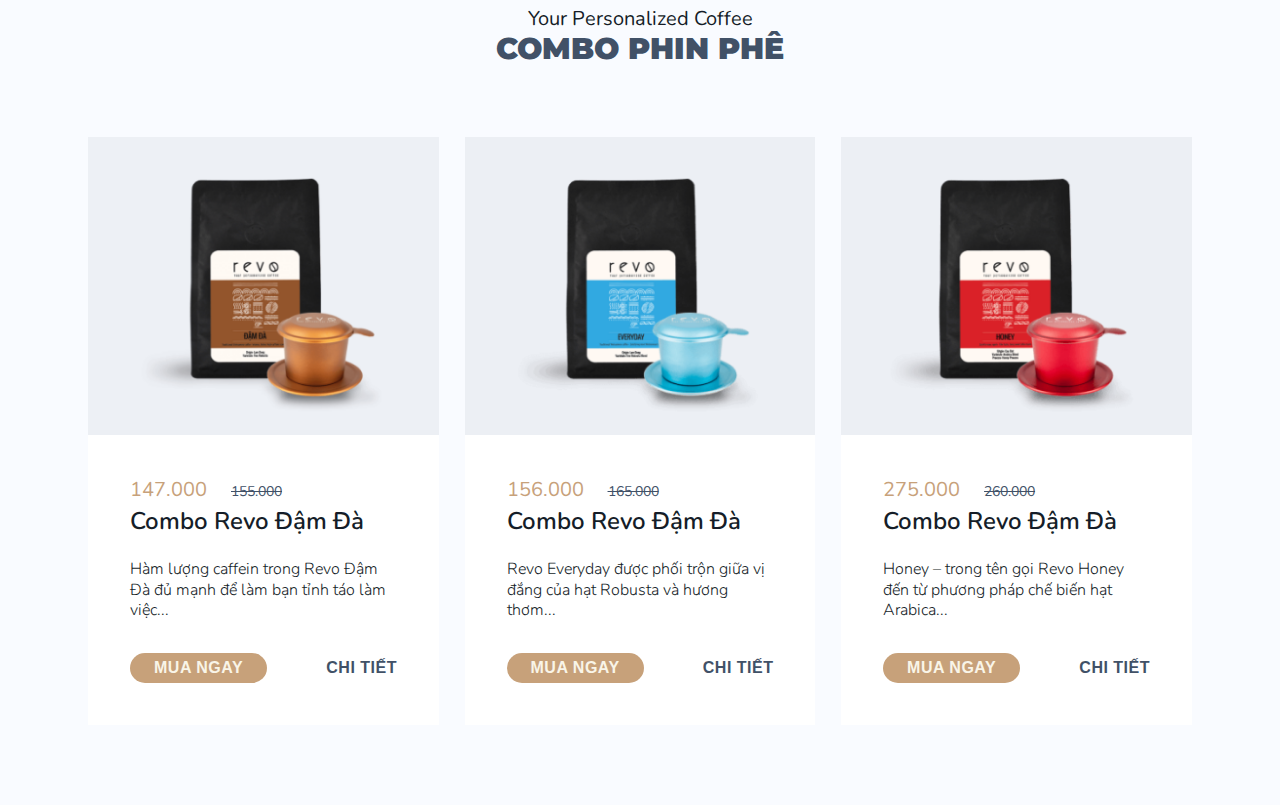
==== commit c0926b01: "make some adaptive" ====
--- a/index.html
+++ b/index.html
@@ -160,7 +160,7 @@
           <h2>CHUẨN GU ĐÚNG VỊ</h2>
         </div>
 
-        <div class="card__container">
+        <div class="card__container card__container--gift">
           <div class="image image--whole gift__image">
             <img src="./images/gift.png" alt="" />
           </div>
@@ -204,7 +204,7 @@
         </div>
       </div>
     </section>
-    <section class="section">
+    <section class="section combo">
       <div class="section__header">
         <p class="subtitle section__subtitle">Your Personalized Coffee</p>
         <h2>COMBO PHIN PHÊ</h2>
--- a/css/style.min.css
+++ b/css/style.min.css
@@ -1,2 +1,2 @@
-*,*::after,*::before{-webkit-box-sizing:border-box;box-sizing:border-box;margin:0}html{font-size:62.5%}body{font-family:Nunito, sans-serif;color:#151d28;font-size:1.6rem;line-height:1.3;font-weight:300}h1,h2{font-family:Montserrat;font-weight:900;color:#415167;line-height:1.1}h1{font-size:5.4rem;line-height:1.5}h2{font-size:3rem;line-height:1.1}h3{font-size:2.4rem;font-weight:600;line-height:1.1}.container{margin:0 auto;max-width:1104px}.grid{display:-ms-grid;display:grid}.grid--1x2{-ms-grid-columns:(1fr)[2];grid-template-columns:repeat(2, 1fr);grid-gap:2.3vw 2vw}.grid--1x3,.grid--1x4{grid-column-gap:2vw}.grid--1x3{-ms-grid-columns:(1fr)[3];grid-template-columns:repeat(3, 1fr)}.grid--1x4{-ms-grid-columns:(1fr)[4];grid-template-columns:repeat(4, 1fr)}.icon{display:block;margin:0 auto;max-width:100%}.image{display:-webkit-box;display:-ms-flexbox;display:flex;-ms-flex-item-align:center;align-self:center;background:#eceff4;height:100%}.image img{width:100%}.image--whole{background:0}.buttons{-webkit-box-align:center;-ms-flex-align:center;align-items:center;display:-webkit-box;display:-ms-flexbox;display:flex;-webkit-box-pack:justify;-ms-flex-pack:justify;justify-content:space-between;margin-bottom:4.2rem}.btn{border:0;cursor:pointer;font-size:1.6rem;font-weight:700;letter-spacing:0.5px;text-transform:uppercase}.btn--accent{background:#c7a17a;color:#f9f5e8;border-radius:19px;padding:6px 2.4rem;-webkit-transition:background-color 0.3s;transition:background-color 0.3s}.btn--accent:active{background-color:#b99672}.btn--primary{padding:0;background:0;color:#415167;-webkit-transition:color 0.3s;transition:color 0.3s}.btn--primary:active{color:#c7a17a}.btn--gift{padding:0 2.4rem}.section{background-color:#f9fbff;padding:9.14vw 0 6.21vw}.section__header{text-align:center;margin-bottom:7.2rem}.section__subtitle{color:#151d28}.subtitle{font-weight:400;font-size:2rem}.mini-card{max-width:226px}.mini-card__heading,.mini-card__description{text-align:center}.mini-card__heading{margin-top:4.2rem}.mini-card__description{margin-top:1.2rem}.card{padding:0 4.2rem;background:#fff}.card__subtitle{margin:4.2rem 0 0.5rem;color:#c7a17a}.card__container{display:-webkit-box;display:-ms-flexbox;display:flex}.card__heading{margin-bottom:2.4rem}.card--toggled{-webkit-box-shadow:0px 5px 23px 0px rgba(202,213,221,0.2);box-shadow:0px 5px 23px 0px rgba(202,213,221,0.2)}.characteristic{display:-webkit-box;display:-ms-flexbox;display:flex;-webkit-box-align:center;-ms-flex-align:center;align-items:center;margin:2.4rem 0 4.6rem}.characteristic__container{display:-webkit-box;display:-ms-flexbox;display:flex}.characteristic__text{color:#415167;display:-webkit-box;display:-ms-flexbox;display:flex;-webkit-box-orient:vertical;-webkit-box-direction:normal;-ms-flex-direction:column;flex-direction:column;margin-left:2rem}.characteristic__text--bold{font-weight:600}.characteristic--remote{margin-right:5vw}.nav{background:#415167;display:-webkit-box;display:-ms-flexbox;display:flex;-webkit-box-orient:vertical;-webkit-box-direction:normal;-ms-flex-direction:column;flex-direction:column;-webkit-box-pack:center;-ms-flex-pack:center;justify-content:center;max-width:300px;width:18%}.nav__header{color:#f9fbff;font-size:1.6rem;margin-left:4vw}.list{margin-left:4vw;padding:0;list-style:none}.link{margin-top:3rem}.link a{color:#f9fbff;text-decoration:none}.main{background-color:#f9fbff;position:relative;display:-webkit-box;display:-ms-flexbox;display:flex;height:100vh}.main__image img{height:100%;width:100%;-o-object-fit:cover;object-fit:cover}.image--logo{margin-top:7.2rem}.heading{display:-webkit-box;display:-ms-flexbox;display:flex;-webkit-box-orient:vertical;-webkit-box-direction:normal;-ms-flex-direction:column;flex-direction:column;line-height:1.2;position:absolute;bottom:6.4rem;z-index:2}.heading--accent{background-color:#c7a17a;color:#fff;padding:0.5rem 1rem}.coffee__card{width:23.14vw;max-width:324px}.coffee__buttons{margin-top:3.4rem}.combo__card{-webkit-box-orient:vertical;-webkit-box-direction:normal;-ms-flex-direction:column;flex-direction:column;-ms-grid-column-align:center;justify-self:center;max-width:360px}.combo__subtitle span{color:#415167;font-size:1.4rem;text-decoration:line-through;margin-left:1.9rem}.combo__buttons{margin-top:3.2rem}.combo__image{margin:0 auto}.gift__buttons{justify-items:start}.gift__card{width:56.6vw}.gift__image{position:relative;z-index:0}.gift__image:before{background:#fff;content:"";position:absolute;right:0;width:50%;height:100%;z-index:-1}
+*,*::after,*::before{-webkit-box-sizing:border-box;box-sizing:border-box;margin:0}html{font-size:62.5%}body{font-family:Nunito, sans-serif;color:#151d28;font-size:1.6rem;line-height:1.3;font-weight:300}h1,h2{font-family:Montserrat;font-weight:900;color:#415167;line-height:1.1}h1{font-size:5.4rem;line-height:1.5}h2{font-size:3rem;line-height:1.1}h3{font-size:2.4rem;font-weight:600;line-height:1.1}.container{margin:0 auto;max-width:1104px}.grid{display:-ms-grid;display:grid}.grid--1x2{-ms-grid-columns:(1fr)[2];grid-template-columns:repeat(2, 1fr);grid-gap:2.3vw 2vw}.grid--1x3,.grid--1x4{grid-column-gap:2vw}.grid--1x3{-ms-grid-columns:(1fr)[3];grid-template-columns:repeat(3, 1fr)}.grid--1x4{-ms-grid-columns:(1fr)[4];grid-template-columns:repeat(4, 1fr)}.icon{display:block;margin:0 auto;max-width:100%}.image{background:#eceff4}.image img{width:100%}.image--whole{background:0}.buttons{-webkit-box-align:center;-ms-flex-align:center;align-items:center;display:-webkit-box;display:-ms-flexbox;display:flex;-webkit-box-pack:justify;-ms-flex-pack:justify;justify-content:space-between;margin-bottom:4.2rem}.btn{border:0;cursor:pointer;font-size:1.6rem;font-weight:700;letter-spacing:0.5px;text-transform:uppercase}.btn--accent{background:#c7a17a;color:#f9f5e8;border-radius:19px;padding:6px 2.4rem;-webkit-transition:background-color 0.3s;transition:background-color 0.3s}.btn--accent:active{background-color:#b99672}.btn--primary{padding:0;background:0;color:#415167;-webkit-transition:color 0.3s;transition:color 0.3s}.btn--primary:active{color:#c7a17a}.btn--gift{padding:0 2.4rem}.section{background-color:#f9fbff;padding:9.14vw 0 6.21vw}.section__header{text-align:center;margin-bottom:7.2rem}.section__subtitle{color:#151d28}.subtitle{font-weight:400;font-size:2rem}@media screen and (max-width: 1024px){.section{padding-right:5vw;padding-left:5vw}}.mini-card{max-width:226px}.mini-card__heading,.mini-card__description{text-align:center}.mini-card__heading{margin-top:4.2rem}.mini-card__description{margin-top:1.2rem}.card{padding:0 4.2rem;background:#fff}.card__subtitle{margin:4.2rem 0 0.5rem;color:#c7a17a}.card__container{display:-webkit-box;display:-ms-flexbox;display:flex}.card__heading{margin-bottom:2.4rem}.card--toggled{-webkit-box-shadow:0px 5px 23px 0px rgba(202,213,221,0.2);box-shadow:0px 5px 23px 0px rgba(202,213,221,0.2)}.characteristic{display:-webkit-box;display:-ms-flexbox;display:flex;-webkit-box-align:center;-ms-flex-align:center;align-items:center;margin:2.4rem 0 4.6rem}.characteristic__container{display:-webkit-box;display:-ms-flexbox;display:flex}.characteristic__text{color:#415167;display:-webkit-box;display:-ms-flexbox;display:flex;-webkit-box-orient:vertical;-webkit-box-direction:normal;-ms-flex-direction:column;flex-direction:column;margin-left:2rem}.characteristic__text--bold{font-weight:600}.characteristic--remote{margin-right:5vw}.nav{background:#415167;display:-webkit-box;display:-ms-flexbox;display:flex;-webkit-box-orient:vertical;-webkit-box-direction:normal;-ms-flex-direction:column;flex-direction:column;-webkit-box-pack:center;-ms-flex-pack:center;justify-content:center;max-width:300px;width:18%}.nav__header{color:#f9fbff;font-size:1.6rem;margin-left:4vw}.list{margin-left:4vw;padding:0;list-style:none}.link{margin-top:3rem}.link a{color:#f9fbff;text-decoration:none}.main{background-color:#f9fbff;position:relative;display:-webkit-box;display:-ms-flexbox;display:flex;height:100vh}.main__image img{height:100%;width:100%;-o-object-fit:cover;object-fit:cover}.image--logo{margin-top:7.2rem}.heading{display:-webkit-box;display:-ms-flexbox;display:flex;-webkit-box-orient:vertical;-webkit-box-direction:normal;-ms-flex-direction:column;flex-direction:column;line-height:1.2;position:absolute;bottom:6.4rem;z-index:2}.heading--accent{background-color:#c7a17a;color:#fff;padding:0.5rem 1rem}.coffee__card{width:23.14vw;max-width:324px}.coffee__buttons{margin-top:3.4rem}@media screen and (max-width: 1024px){.coffee .grid--1x2{-ms-grid-columns:1fr;grid-template-columns:1fr}.coffee__card{max-width:100%;width:100%}}.combo__card{-webkit-box-orient:vertical;-webkit-box-direction:normal;-ms-flex-direction:column;flex-direction:column;-ms-grid-column-align:center;justify-self:center;max-width:360px}.combo__subtitle span{color:#415167;font-size:1.4rem;text-decoration:line-through;margin-left:1.9rem}.combo__buttons{margin-top:3.2rem}.combo__image{margin:0 auto}@media screen and (max-width: 1024px){.combo{padding:0 5vw}.combo .grid--1x3{-ms-grid-columns:1fr;grid-template-columns:1fr;row-gap:4vh}.combo .card__container{-webkit-box-orient:horizontal;-webkit-box-direction:normal;-ms-flex-direction:row;flex-direction:row}.combo__card{max-width:100%}}.gift__buttons{justify-items:start}.gift__card{width:56.6vw}.gift__image{position:relative;z-index:0}.gift__image:before{background:#fff;content:"";position:absolute;right:0;width:50%;height:100%;z-index:-1}
 /*# sourceMappingURL=style.min.css.map */